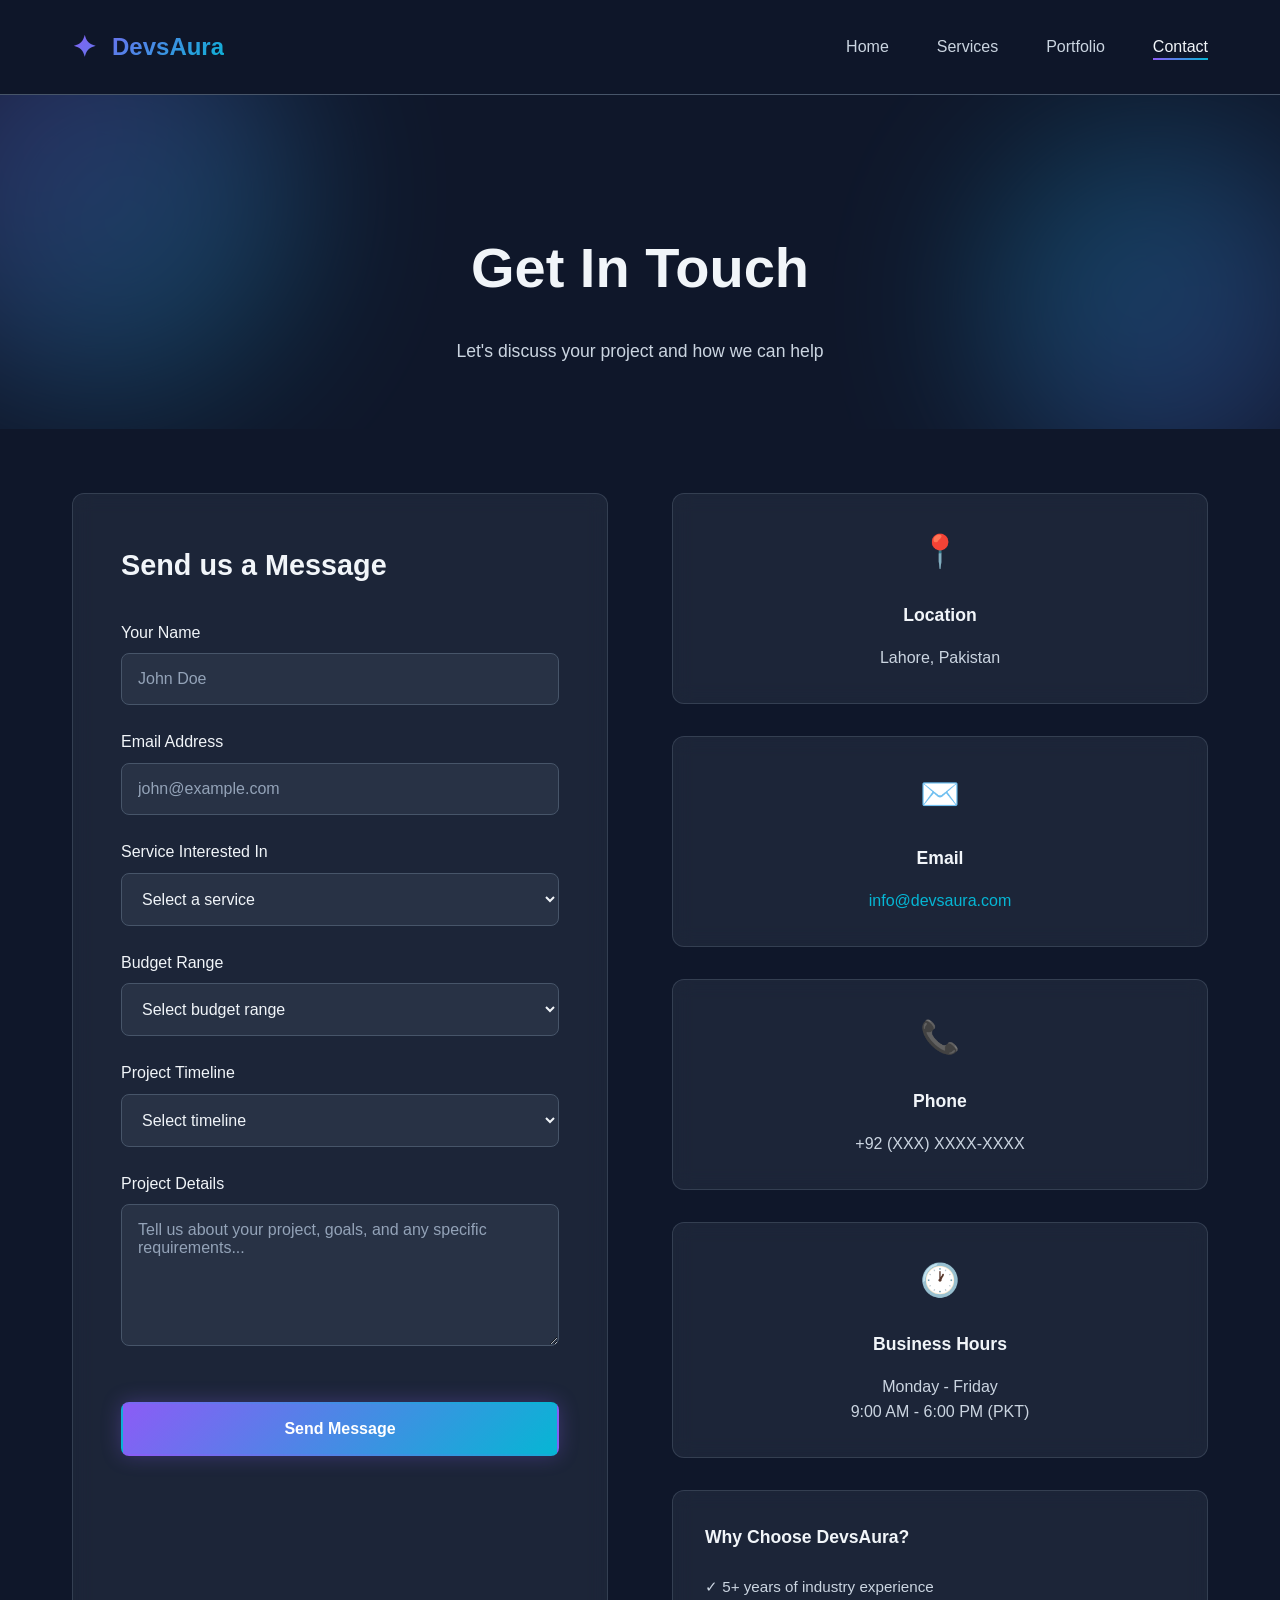
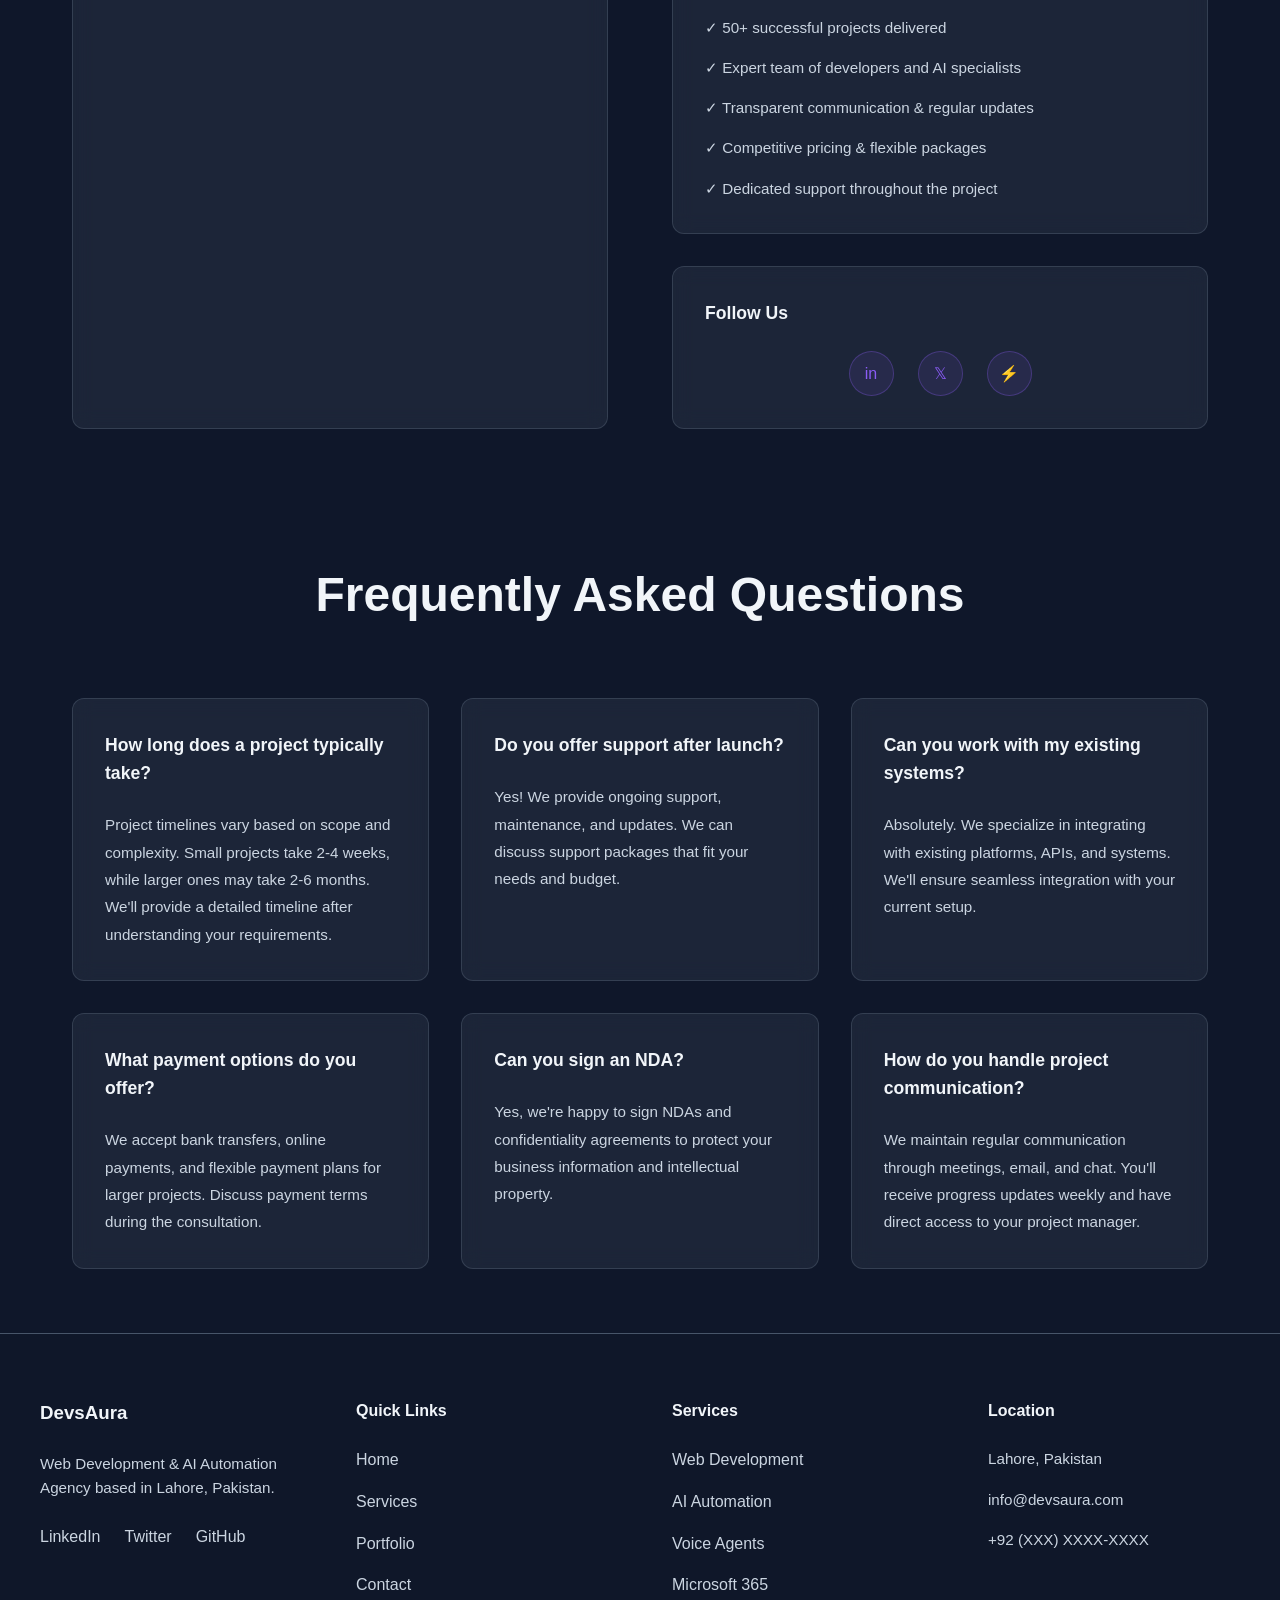
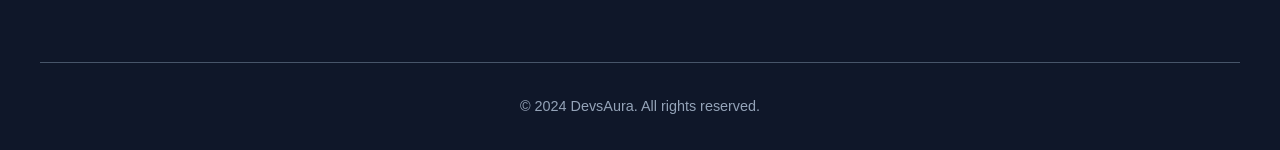
==== contact.html @ 6131dd20 "Initial DevsAura portfolio" ====
<!DOCTYPE html>
<html lang="en">
<head>
    <meta charset="UTF-8">
    <meta name="viewport" content="width=device-width, initial-scale=1.0">
    <title>Contact - DevsAura</title>
    <link rel="stylesheet" href="style.css">
</head>
<body>
    <!-- Navigation -->
    <nav class="navbar">
        <div class="nav-container">
            <div class="logo">
                <span class="logo-icon">✦</span>
                <span class="logo-text">DevsAura</span>
            </div>
            <ul class="nav-menu">
                <li><a href="index.html" class="nav-link">Home</a></li>
                <li><a href="services.html" class="nav-link">Services</a></li>
                <li><a href="portfolio.html" class="nav-link">Portfolio</a></li>
                <li><a href="contact.html" class="nav-link active">Contact</a></li>
            </ul>
            <div class="hamburger">
                <span></span>
                <span></span>
                <span></span>
            </div>
        </div>
    </nav>

    <!-- Page Header -->
    <section class="page-header">
        <div class="background-elements">
            <div class="gradient-blob blob-1"></div>
            <div class="gradient-blob blob-2"></div>
        </div>
        <div class="container">
            <h1>Get In Touch</h1>
            <p>Let's discuss your project and how we can help</p>
        </div>
    </section>

    <!-- Contact Section -->
    <section class="contact-section">
        <div class="container">
            <div class="contact-wrapper">
                <!-- Contact Form -->
                <div class="contact-form-container glass">
                    <h2>Send us a Message</h2>
                    <form id="contactForm" class="contact-form">
                        <div class="form-group">
                            <label for="name">Your Name</label>
                            <input
                                type="text"
                                id="name"
                                name="name"
                                placeholder="John Doe"
                                required
                            >
                        </div>

                        <div class="form-group">
                            <label for="email">Email Address</label>
                            <input
                                type="email"
                                id="email"
                                name="email"
                                placeholder="john@example.com"
                                required
                            >
                        </div>

                        <div class="form-group">
                            <label for="service">Service Interested In</label>
                            <select id="service" name="service" required>
                                <option value="">Select a service</option>
                                <option value="web-development">Web Development</option>
                                <option value="ai-automation">AI Automation</option>
                                <option value="voice-agents">Voice Agents</option>
                                <option value="microsoft-365">Microsoft 365 Solutions</option>
                                <option value="other">Other</option>
                            </select>
                        </div>

                        <div class="form-group">
                            <label for="budget">Budget Range</label>
                            <select id="budget" name="budget" required>
                                <option value="">Select budget range</option>
                                <option value="1000-5000">$1,000 - $5,000</option>
                                <option value="5000-10000">$5,000 - $10,000</option>
                                <option value="10000-25000">$10,000 - $25,000</option>
                                <option value="25000-50000">$25,000 - $50,000</option>
                                <option value="50000+">$50,000+</option>
                            </select>
                        </div>

                        <div class="form-group">
                            <label for="timeline">Project Timeline</label>
                            <select id="timeline" name="timeline" required>
                                <option value="">Select timeline</option>
                                <option value="asap">ASAP (1-2 weeks)</option>
                                <option value="1-month">1 Month</option>
                                <option value="2-3-months">2-3 Months</option>
                                <option value="3-6-months">3-6 Months</option>
                                <option value="flexible">Flexible</option>
                            </select>
                        </div>

                        <div class="form-group">
                            <label for="message">Project Details</label>
                            <textarea
                                id="message"
                                name="message"
                                placeholder="Tell us about your project, goals, and any specific requirements..."
                                rows="6"
                                required
                            ></textarea>
                        </div>

                        <button type="submit" class="btn btn-primary btn-submit">Send Message</button>
                        <div class="form-status" id="formStatus"></div>
                    </form>
                </div>

                <!-- Contact Info -->
                <div class="contact-info-container">
                    <div class="info-card glass">
                        <div class="info-icon">📍</div>
                        <h3>Location</h3>
                        <p>Lahore, Pakistan</p>
                    </div>

                    <div class="info-card glass">
                        <div class="info-icon">✉️</div>
                        <h3>Email</h3>
                        <p>
                            <a href="mailto:info@devsaura.com">info@devsaura.com</a>
                        </p>
                    </div>

                    <div class="info-card glass">
                        <div class="info-icon">📞</div>
                        <h3>Phone</h3>
                        <p>+92 (XXX) XXXX-XXXX</p>
                    </div>

                    <div class="info-card glass">
                        <div class="info-icon">🕐</div>
                        <h3>Business Hours</h3>
                        <p>Monday - Friday<br>9:00 AM - 6:00 PM (PKT)</p>
                    </div>

                    <div class="info-box glass">
                        <h3>Why Choose DevsAura?</h3>
                        <ul class="benefits-list">
                            <li>✓ 5+ years of industry experience</li>
                            <li>✓ 50+ successful projects delivered</li>
                            <li>✓ Expert team of developers and AI specialists</li>
                            <li>✓ Transparent communication & regular updates</li>
                            <li>✓ Competitive pricing & flexible packages</li>
                            <li>✓ Dedicated support throughout the project</li>
                        </ul>
                    </div>

                    <div class="info-box glass">
                        <h3>Follow Us</h3>
                        <div class="social-links-large">
                            <a href="#" class="social-icon">in</a>
                            <a href="#" class="social-icon">𝕏</a>
                            <a href="#" class="social-icon">⚡</a>
                        </div>
                    </div>
                </div>
            </div>
        </div>
    </section>

    <!-- FAQ Section -->
    <section class="faq-section">
        <div class="container">
            <h2>Frequently Asked Questions</h2>
            <div class="faq-grid">
                <div class="faq-item glass">
                    <h4>How long does a project typically take?</h4>
                    <p>Project timelines vary based on scope and complexity. Small projects take 2-4 weeks, while larger ones may take 2-6 months. We'll provide a detailed timeline after understanding your requirements.</p>
                </div>
                <div class="faq-item glass">
                    <h4>Do you offer support after launch?</h4>
                    <p>Yes! We provide ongoing support, maintenance, and updates. We can discuss support packages that fit your needs and budget.</p>
                </div>
                <div class="faq-item glass">
                    <h4>Can you work with my existing systems?</h4>
                    <p>Absolutely. We specialize in integrating with existing platforms, APIs, and systems. We'll ensure seamless integration with your current setup.</p>
                </div>
                <div class="faq-item glass">
                    <h4>What payment options do you offer?</h4>
                    <p>We accept bank transfers, online payments, and flexible payment plans for larger projects. Discuss payment terms during the consultation.</p>
                </div>
                <div class="faq-item glass">
                    <h4>Can you sign an NDA?</h4>
                    <p>Yes, we're happy to sign NDAs and confidentiality agreements to protect your business information and intellectual property.</p>
                </div>
                <div class="faq-item glass">
                    <h4>How do you handle project communication?</h4>
                    <p>We maintain regular communication through meetings, email, and chat. You'll receive progress updates weekly and have direct access to your project manager.</p>
                </div>
            </div>
        </div>
    </section>

    <!-- Footer -->
    <footer class="footer">
        <div class="footer-content">
            <div class="footer-section">
                <h3>DevsAura</h3>
                <p>Web Development & AI Automation Agency based in Lahore, Pakistan.</p>
                <div class="social-links">
                    <a href="#" class="social-link">LinkedIn</a>
                    <a href="#" class="social-link">Twitter</a>
                    <a href="#" class="social-link">GitHub</a>
                </div>
            </div>
            <div class="footer-section">
                <h4>Quick Links</h4>
                <ul>
                    <li><a href="index.html">Home</a></li>
                    <li><a href="services.html">Services</a></li>
                    <li><a href="portfolio.html">Portfolio</a></li>
                    <li><a href="contact.html">Contact</a></li>
                </ul>
            </div>
            <div class="footer-section">
                <h4>Services</h4>
                <ul>
                    <li><a href="services.html">Web Development</a></li>
                    <li><a href="services.html">AI Automation</a></li>
                    <li><a href="services.html">Voice Agents</a></li>
                    <li><a href="services.html">Microsoft 365</a></li>
                </ul>
            </div>
            <div class="footer-section">
                <h4>Location</h4>
                <p>Lahore, Pakistan</p>
                <p class="contact-info">info@devsaura.com</p>
                <p class="contact-info">+92 (XXX) XXXX-XXXX</p>
            </div>
        </div>
        <div class="footer-bottom">
            <p>&copy; 2024 DevsAura. All rights reserved.</p>
        </div>
    </footer>

    <script src="main.js"></script>
</body>
</html>
---- style.css ----
/* ==========================================
   ROOT VARIABLES & GLOBAL STYLES
   ========================================== */

:root {
    /* Colors */
    --primary: #8B5CF6;
    --secondary: #06B6D4;
    --accent-light: #A78BFA;
    --accent-dark: #6366F1;
    --background: #0F172A;
    --surface: #1E293B;
    --surface-light: #334155;
    --border: #475569;
    --text-primary: #F1F5F9;
    --text-secondary: #CBD5E1;
    --text-tertiary: #94A3B8;
    --error: #EF4444;
    --success: #10B981;

    /* Spacing */
    --spacing-xs: 0.5rem;
    --spacing-sm: 1rem;
    --spacing-md: 1.5rem;
    --spacing-lg: 2rem;
    --spacing-xl: 3rem;
    --spacing-2xl: 4rem;

    /* Transitions */
    --transition-fast: 0.15s ease-in-out;
    --transition-normal: 0.3s ease-in-out;
    --transition-smooth: 0.5s ease-in-out;

    /* Shadows */
    --shadow-sm: 0 1px 2px rgba(0, 0, 0, 0.05);
    --shadow-md: 0 4px 6px rgba(0, 0, 0, 0.1);
    --shadow-lg: 0 10px 25px rgba(0, 0, 0, 0.2);
    --shadow-xl: 0 20px 40px rgba(0, 0, 0, 0.3);
}

* {
    margin: 0;
    padding: 0;
    box-sizing: border-box;
}

html {
    scroll-behavior: smooth;
}

body {
    font-family: -apple-system, BlinkMacSystemFont, 'Segoe UI', 'Roboto', 'Oxygen',
        'Ubuntu', 'Cantarell', 'Fira Sans', 'Droid Sans', 'Helvetica Neue',
        sans-serif;
    background-color: var(--background);
    color: var(--text-primary);
    line-height: 1.6;
    overflow-x: hidden;
}

.container {
    max-width: 1200px;
    margin: 0 auto;
    padding: 0 var(--spacing-lg);
}

/* ==========================================
   GLASSMORPHISM & BACKGROUND EFFECTS
   ========================================== */

.glass {
    background: rgba(148, 163, 184, 0.1);
    backdrop-filter: blur(10px);
    border: 1px solid rgba(148, 163, 184, 0.2);
    border-radius: 12px;
    transition: all var(--transition-normal);
}

.glass:hover {
    background: rgba(148, 163, 184, 0.15);
    border-color: rgba(148, 163, 184, 0.3);
    transform: translateY(-2px);
}

.background-elements {
    position: absolute;
    top: 0;
    left: 0;
    width: 100%;
    height: 100%;
    overflow: hidden;
    pointer-events: none;
}

.gradient-blob {
    position: absolute;
    border-radius: 50%;
    filter: blur(80px);
    opacity: 0.3;
    animation: float 8s ease-in-out infinite;
}

.blob-1 {
    width: 400px;
    height: 400px;
    background: linear-gradient(135deg, var(--primary), var(--secondary));
    top: -100px;
    left: -100px;
    animation-delay: 0s;
}

.blob-2 {
    width: 350px;
    height: 350px;
    background: linear-gradient(135deg, var(--secondary), var(--accent-dark));
    bottom: -50px;
    right: -50px;
    animation-delay: 2s;
}

.blob-3 {
    width: 300px;
    height: 300px;
    background: linear-gradient(135deg, var(--accent-light), var(--primary));
    top: 50%;
    right: -100px;
    animation-delay: 4s;
}

@keyframes float {
    0%, 100% {
        transform: translateY(0px);
    }
    50% {
        transform: translateY(30px);
    }
}

/* ==========================================
   NAVIGATION
   ========================================== */

.navbar {
    position: sticky;
    top: 0;
    z-index: 1000;
    background: rgba(15, 23, 42, 0.7);
    backdrop-filter: blur(10px);
    border-bottom: 1px solid var(--border);
    padding: var(--spacing-md) 0;
}

.nav-container {
    max-width: 1200px;
    margin: 0 auto;
    padding: 0 var(--spacing-lg);
    display: flex;
    justify-content: space-between;
    align-items: center;
}

.logo {
    display: flex;
    align-items: center;
    gap: var(--spacing-sm);
    font-size: 1.5rem;
    font-weight: 700;
    background: linear-gradient(135deg, var(--primary), var(--secondary));
    -webkit-background-clip: text;
    -webkit-text-fill-color: transparent;
    background-clip: text;
}

.logo-icon {
    font-size: 1.8rem;
}

.nav-menu {
    display: flex;
    list-style: none;
    gap: var(--spacing-xl);
}

.nav-link {
    color: var(--text-secondary);
    text-decoration: none;
    font-weight: 500;
    position: relative;
    transition: color var(--transition-normal);
}

.nav-link::after {
    content: '';
    position: absolute;
    bottom: -5px;
    left: 0;
    width: 0;
    height: 2px;
    background: linear-gradient(90deg, var(--primary), var(--secondary));
    transition: width var(--transition-normal);
}

.nav-link:hover,
.nav-link.active {
    color: var(--text-primary);
}

.nav-link.active::after,
.nav-link:hover::after {
    width: 100%;
}

.hamburger {
    display: none;
    flex-direction: column;
    cursor: pointer;
    gap: 5px;
}

.hamburger span {
    width: 25px;
    height: 2px;
    background: var(--text-primary);
    border-radius: 2px;
    transition: all var(--transition-normal);
}

/* ==========================================
   HERO SECTION
   ========================================== */

.hero {
    position: relative;
    min-height: 100vh;
    display: flex;
    flex-direction: column;
    justify-content: center;
    align-items: center;
    padding: var(--spacing-2xl) var(--spacing-lg);
    overflow: hidden;
}

.hero-content {
    position: relative;
    z-index: 10;
    text-align: center;
    max-width: 800px;
}

.hero-title {
    font-size: clamp(2.5rem, 5vw, 4rem);
    font-weight: 800;
    line-height: 1.2;
    margin-bottom: var(--spacing-lg);
}

.gradient-text {
    background: linear-gradient(90deg, var(--primary), var(--secondary));
    -webkit-background-clip: text;
    -webkit-text-fill-color: transparent;
    background-clip: text;
}

.animated-gradient {
    animation: gradient-shift 3s ease-in-out infinite;
}

@keyframes gradient-shift {
    0%, 100% {
        background-position: 0% 50%;
    }
    50% {
        background-position: 100% 50%;
    }
}

.hero-subtitle {
    font-size: 1.1rem;
    color: var(--text-secondary);
    margin-bottom: var(--spacing-xl);
    line-height: 1.8;
}

.hero-cta {
    display: flex;
    gap: var(--spacing-md);
    justify-content: center;
    margin-bottom: var(--spacing-2xl);
    flex-wrap: wrap;
}

/* ==========================================
   BUTTONS
   ========================================== */

.btn {
    display: inline-flex;
    align-items: center;
    justify-content: center;
    padding: var(--spacing-sm) var(--spacing-lg);
    border-radius: 8px;
    font-weight: 600;
    text-decoration: none;
    border: 2px solid transparent;
    cursor: pointer;
    transition: all var(--transition-normal);
    font-size: 1rem;
}

.btn-primary {
    background: linear-gradient(135deg, var(--primary), var(--secondary));
    color: white;
    box-shadow: 0 0 20px rgba(139, 92, 246, 0.3);
}

.btn-primary:hover {
    transform: translateY(-2px);
    box-shadow: 0 0 30px rgba(139, 92, 246, 0.5);
}

.btn-secondary {
    background: transparent;
    color: var(--text-primary);
    border: 2px solid var(--primary);
}

.btn-secondary:hover {
    background: rgba(139, 92, 246, 0.1);
    transform: translateY(-2px);
}

.btn-outline {
    background: transparent;
    color: var(--secondary);
    border: 2px solid var(--secondary);
    padding: var(--spacing-xs) var(--spacing-md);
    font-size: 0.9rem;
}

.btn-outline:hover {
    background: rgba(6, 182, 212, 0.1);
}

.btn-submit {
    width: 100%;
    margin-top: var(--spacing-lg);
}

/* ==========================================
   HERO STATS
   ========================================== */

.hero-stats {
    display: grid;
    grid-template-columns: repeat(auto-fit, minmax(150px, 1fr));
    gap: var(--spacing-lg);
    margin-top: var(--spacing-xl);
    max-width: 600px;
    margin-left: auto;
    margin-right: auto;
}

.stat-item {
    text-align: center;
}

.stat-item h3 {
    font-size: 2rem;
    color: var(--secondary);
    margin-bottom: var(--spacing-xs);
}

.stat-item p {
    color: var(--text-secondary);
    font-size: 0.9rem;
}

.hero-scroll {
    position: absolute;
    bottom: 30px;
    left: 50%;
    transform: translateX(-50%);
    text-align: center;
    animation: bounce 2s infinite;
}

.scroll-icon {
    width: 30px;
    height: 50px;
    border: 2px solid var(--primary);
    border-radius: 15px;
    margin: 0 auto var(--spacing-sm);
    position: relative;
}

.scroll-wheel {
    width: 4px;
    height: 10px;
    background: var(--primary);
    border-radius: 2px;
    position: absolute;
    top: 10px;
    left: 50%;
    transform: translateX(-50%);
    animation: scroll 1.5s infinite;
}

@keyframes bounce {
    0%, 100% {
        transform: translateX(-50%) translateY(0);
    }
    50% {
        transform: translateX(-50%) translateY(10px);
    }
}

@keyframes scroll {
    0% {
        opacity: 1;
        transform: translateX(-50%) translateY(0);
    }
    100% {
        opacity: 0;
        transform: translateX(-50%) translateY(20px);
    }
}

.hero-scroll p {
    color: var(--text-tertiary);
    font-size: 0.9rem;
}

/* ==========================================
   FEATURES SECTION
   ========================================== */

.features {
    position: relative;
    padding: var(--spacing-2xl) var(--spacing-lg);
}

.features > .container > h2 {
    font-size: clamp(2rem, 4vw, 3rem);
    text-align: center;
    margin-bottom: var(--spacing-2xl);
}

.features-grid {
    display: grid;
    grid-template-columns: repeat(auto-fit, minmax(280px, 1fr));
    gap: var(--spacing-lg);
}

.feature-card {
    padding: var(--spacing-lg);
    text-align: center;
}

.feature-icon {
    font-size: 2.5rem;
    margin-bottom: var(--spacing-md);
}

.feature-card h3 {
    font-size: 1.3rem;
    margin-bottom: var(--spacing-sm);
    color: var(--text-primary);
}

.feature-card p {
    color: var(--text-secondary);
    font-size: 0.95rem;
}

/* ==========================================
   PAGE HEADER
   ========================================== */

.page-header {
    position: relative;
    padding: 8rem var(--spacing-lg) 4rem;
    text-align: center;
    overflow: hidden;
    min-height: 300px;
    display: flex;
    align-items: center;
}

.page-header h1 {
    font-size: clamp(2.5rem, 5vw, 3.5rem);
    margin-bottom: var(--spacing-md);
    position: relative;
    z-index: 10;
}

.page-header p {
    font-size: 1.1rem;
    color: var(--text-secondary);
    position: relative;
    z-index: 10;
}

/* ==========================================
   SERVICES SECTION
   ========================================== */

.services-section {
    position: relative;
    padding: var(--spacing-2xl) var(--spacing-lg);
}

.services-grid {
    display: grid;
    grid-template-columns: repeat(auto-fit, minmax(300px, 1fr));
    gap: var(--spacing-xl);
}

.service-card {
    padding: var(--spacing-xl);
    display: flex;
    flex-direction: column;
    height: 100%;
}

.service-icon {
    font-size: 2.5rem;
    margin-bottom: var(--spacing-md);
}

.service-card h3 {
    font-size: 1.3rem;
    margin-bottom: var(--spacing-md);
    color: var(--text-primary);
}

.service-card p {
    color: var(--text-secondary);
    margin-bottom: var(--spacing-lg);
    flex-grow: 1;
    line-height: 1.8;
}

.service-features {
    display: flex;
    flex-wrap: wrap;
    gap: var(--spacing-sm);
    margin-bottom: var(--spacing-lg);
}

.feature-tag {
    background: rgba(139, 92, 246, 0.1);
    color: var(--accent-light);
    padding: 4px 12px;
    border-radius: 20px;
    font-size: 0.8rem;
    border: 1px solid rgba(139, 92, 246, 0.3);
}

/* ==========================================
   PROCESS SECTION
   ========================================== */

.process-section {
    position: relative;
    padding: var(--spacing-2xl) var(--spacing-lg);
    background: linear-gradient(135deg, rgba(139, 92, 246, 0.05), rgba(6, 182, 212, 0.05));
}

.process-section h2 {
    font-size: clamp(2rem, 4vw, 3rem);
    text-align: center;
    margin-bottom: var(--spacing-2xl);
}

.process-timeline {
    display: grid;
    grid-template-columns: repeat(auto-fit, minmax(200px, 1fr));
    gap: var(--spacing-lg);
    max-width: 1000px;
    margin: 0 auto;
}

.process-step {
    text-align: center;
    position: relative;
    padding: var(--spacing-lg);
}

.process-step::before {
    content: '';
    position: absolute;
    width: 4px;
    height: 100%;
    background: linear-gradient(180deg, var(--primary), var(--secondary));
    left: 50%;
    top: 0;
    transform: translateX(-50%);
    z-index: 0;
}

.step-number {
    font-size: 2.5rem;
    font-weight: 700;
    background: linear-gradient(135deg, var(--primary), var(--secondary));
    -webkit-background-clip: text;
    -webkit-text-fill-color: transparent;
    background-clip: text;
    margin-bottom: var(--spacing-sm);
}

.process-step h4 {
    font-size: 1.2rem;
    margin-bottom: var(--spacing-sm);
    color: var(--text-primary);
}

.process-step p {
    color: var(--text-secondary);
    font-size: 0.95rem;
}

/* ==========================================
   PORTFOLIO SECTION
   ========================================== */

.portfolio-section {
    position: relative;
    padding: var(--spacing-2xl) var(--spacing-lg);
}

.portfolio-grid {
    display: grid;
    grid-template-columns: repeat(auto-fit, minmax(300px, 1fr));
    gap: var(--spacing-xl);
}

.project-card {
    padding: var(--spacing-lg);
    display: flex;
    flex-direction: column;
    overflow: hidden;
}

.project-image {
    margin: -1.5rem -1.5rem 1.5rem -1.5rem;
    height: 200px;
    display: flex;
    align-items: center;
    justify-content: center;
    margin-bottom: var(--spacing-lg);
}

.image-placeholder {
    width: 100%;
    height: 100%;
    display: flex;
    align-items: center;
    justify-content: center;
    font-size: 4rem;
}

.gradient-accent-1 {
    background: linear-gradient(135deg, #8B5CF6, #06B6D4);
}

.gradient-accent-2 {
    background: linear-gradient(135deg, #06B6D4, #10B981);
}

.gradient-accent-3 {
    background: linear-gradient(135deg, #F59E0B, #EC4899);
}

.gradient-accent-4 {
    background: linear-gradient(135deg, #EC4899, #8B5CF6);
}

.project-card h3 {
    font-size: 1.3rem;
    margin-bottom: var(--spacing-md);
    color: var(--text-primary);
}

.project-card p {
    color: var(--text-secondary);
    margin-bottom: var(--spacing-lg);
    line-height: 1.8;
    flex-grow: 1;
}

.project-meta {
    display: flex;
    flex-wrap: wrap;
    gap: var(--spacing-sm);
    margin-bottom: var(--spacing-lg);
}

.tag {
    background: rgba(6, 182, 212, 0.1);
    color: var(--secondary);
    padding: 4px 10px;
    border-radius: 20px;
    font-size: 0.75rem;
    border: 1px solid rgba(6, 182, 212, 0.3);
}

.project-stats {
    display: grid;
    grid-template-columns: repeat(2, 1fr);
    gap: var(--spacing-md);
    padding: var(--spacing-md);
    background: rgba(139, 92, 246, 0.05);
    border-radius: 8px;
    margin-bottom: var(--spacing-lg);
}

.stat {
    text-align: center;
}

.stat-label {
    display: block;
    color: var(--text-tertiary);
    font-size: 0.8rem;
    margin-bottom: 4px;
}

.stat-value {
    display: block;
    font-size: 1.3rem;
    font-weight: 700;
    color: var(--secondary);
}

/* ==========================================
   CONTACT SECTION
   ========================================== */

.contact-section {
    position: relative;
    padding: var(--spacing-2xl) var(--spacing-lg);
}

.contact-wrapper {
    display: grid;
    grid-template-columns: 1fr 1fr;
    gap: var(--spacing-2xl);
    max-width: 1200px;
    margin: 0 auto;
}

.contact-form-container {
    padding: var(--spacing-xl);
}

.contact-form-container h2 {
    font-size: 1.8rem;
    margin-bottom: var(--spacing-lg);
}

.contact-form {
    display: flex;
    flex-direction: column;
    gap: var(--spacing-md);
}

.form-group {
    display: flex;
    flex-direction: column;
}

.form-group label {
    margin-bottom: var(--spacing-xs);
    font-weight: 500;
    color: var(--text-primary);
}

.form-group input,
.form-group select,
.form-group textarea {
    background: rgba(148, 163, 184, 0.1);
    border: 1px solid var(--border);
    border-radius: 8px;
    padding: var(--spacing-sm);
    color: var(--text-primary);
    font-family: inherit;
    font-size: 1rem;
    transition: all var(--transition-normal);
}

.form-group input::placeholder,
.form-group textarea::placeholder {
    color: var(--text-tertiary);
}

.form-group input:focus,
.form-group select:focus,
.form-group textarea:focus {
    outline: none;
    background: rgba(148, 163, 184, 0.15);
    border-color: var(--primary);
    box-shadow: 0 0 0 3px rgba(139, 92, 246, 0.1);
}

.form-status {
    text-align: center;
    min-height: 20px;
    font-size: 0.9rem;
}

.form-status.success {
    color: var(--success);
}

.form-status.error {
    color: var(--error);
}

.contact-info-container {
    display: flex;
    flex-direction: column;
    gap: var(--spacing-lg);
}

.info-card {
    padding: var(--spacing-lg);
    text-align: center;
}

.info-icon {
    font-size: 2rem;
    margin-bottom: var(--spacing-md);
}

.info-card h3 {
    font-size: 1.1rem;
    margin-bottom: var(--spacing-sm);
    color: var(--text-primary);
}

.info-card p {
    color: var(--text-secondary);
}

.info-card a {
    color: var(--secondary);
    text-decoration: none;
    transition: color var(--transition-normal);
}

.info-card a:hover {
    color: var(--accent-light);
}

.info-box {
    padding: var(--spacing-lg);
}

.info-box h3 {
    font-size: 1.1rem;
    margin-bottom: var(--spacing-md);
    color: var(--text-primary);
}

.benefits-list {
    list-style: none;
    display: flex;
    flex-direction: column;
    gap: var(--spacing-sm);
    text-align: left;
}

.benefits-list li {
    color: var(--text-secondary);
    font-size: 0.95rem;
}

.social-links-large {
    display: flex;
    gap: var(--spacing-md);
    justify-content: center;
    margin-top: var(--spacing-md);
}

.social-icon {
    width: 45px;
    height: 45px;
    display: flex;
    align-items: center;
    justify-content: center;
    border-radius: 50%;
    background: rgba(139, 92, 246, 0.1);
    color: var(--primary);
    text-decoration: none;
    transition: all var(--transition-normal);
    border: 1px solid rgba(139, 92, 246, 0.3);
}

.social-icon:hover {
    background: var(--primary);
    color: white;
    transform: translateY(-3px);
}

/* ==========================================
   FAQ SECTION
   ========================================== */

.faq-section {
    position: relative;
    padding: var(--spacing-2xl) var(--spacing-lg);
}

.faq-section h2 {
    font-size: clamp(2rem, 4vw, 3rem);
    text-align: center;
    margin-bottom: var(--spacing-2xl);
}

.faq-grid {
    display: grid;
    grid-template-columns: repeat(auto-fit, minmax(300px, 1fr));
    gap: var(--spacing-lg);
    max-width: 1200px;
    margin: 0 auto;
}

.faq-item {
    padding: var(--spacing-lg);
}

.faq-item h4 {
    font-size: 1.1rem;
    margin-bottom: var(--spacing-md);
    color: var(--text-primary);
}

.faq-item p {
    color: var(--text-secondary);
    font-size: 0.95rem;
    line-height: 1.8;
}

/* ==========================================
   CTA SECTION
   ========================================== */

.cta-section {
    position: relative;
    padding: var(--spacing-2xl) var(--spacing-lg);
    text-align: center;
    overflow: hidden;
}

.cta-section h2 {
    font-size: clamp(2rem, 4vw, 3rem);
    margin-bottom: var(--spacing-md);
    position: relative;
    z-index: 10;
}

.cta-section p {
    font-size: 1.1rem;
    color: var(--text-secondary);
    margin-bottom: var(--spacing-xl);
    position: relative;
    z-index: 10;
}

.case-study-section {
    position: relative;
    padding: var(--spacing-2xl) var(--spacing-lg);
    text-align: center;
}

.case-study-section h2 {
    font-size: clamp(1.8rem, 4vw, 2.5rem);
    margin-bottom: var(--spacing-md);
}

.case-study-section p {
    color: var(--text-secondary);
    margin-bottom: var(--spacing-lg);
}

/* ==========================================
   FOOTER
   ========================================== */

.footer {
    position: relative;
    background: rgba(15, 23, 42, 0.8);
    border-top: 1px solid var(--border);
    padding: var(--spacing-2xl) var(--spacing-lg) var(--spacing-lg);
}

.footer-content {
    max-width: 1200px;
    margin: 0 auto;
    display: grid;
    grid-template-columns: repeat(auto-fit, minmax(250px, 1fr));
    gap: var(--spacing-2xl);
    margin-bottom: var(--spacing-xl);
}

.footer-section h3,
.footer-section h4 {
    margin-bottom: var(--spacing-md);
    color: var(--text-primary);
}

.footer-section p {
    color: var(--text-secondary);
    margin-bottom: var(--spacing-sm);
    font-size: 0.95rem;
}

.footer-section ul {
    list-style: none;
}

.footer-section ul li {
    margin-bottom: var(--spacing-sm);
}

.footer-section a {
    color: var(--text-secondary);
    text-decoration: none;
    transition: color var(--transition-normal);
}

.footer-section a:hover {
    color: var(--secondary);
}

.social-links {
    display: flex;
    gap: var(--spacing-md);
    margin-top: var(--spacing-md);
}

.social-link {
    color: var(--text-secondary);
    text-decoration: none;
    font-weight: 500;
    transition: color var(--transition-normal);
}

.social-link:hover {
    color: var(--secondary);
}

.contact-info {
    font-size: 0.9rem;
}

.footer-bottom {
    max-width: 1200px;
    margin: 0 auto;
    text-align: center;
    padding-top: var(--spacing-lg);
    border-top: 1px solid var(--border);
    color: var(--text-tertiary);
    font-size: 0.9rem;
}

/* ==========================================
   RESPONSIVE DESIGN
   ========================================== */

@media (max-width: 768px) {
    .nav-menu {
        gap: var(--spacing-lg);
    }

    .hamburger {
        display: flex;
    }

    .hero-cta {
        flex-direction: column;
    }

    .btn {
        width: 100%;
    }

    .contact-wrapper {
        grid-template-columns: 1fr;
    }

    .process-step::before {
        display: none;
    }

    .services-grid,
    .features-grid,
    .portfolio-grid {
        grid-template-columns: 1fr;
    }

    .hero-stats {
        grid-template-columns: 1fr;
    }

    .project-stats {
        grid-template-columns: 1fr;
    }

    .page-header {
        padding: 4rem var(--spacing-lg) 2rem;
    }
}

@media (max-width: 480px) {
    .container {
        padding: 0 var(--spacing-md);
    }

    .hero-title {
        font-size: 1.8rem;
    }

    .hero-subtitle {
        font-size: 1rem;
    }

    .nav-container {
        padding: 0 var(--spacing-md);
    }

    .logo-text {
        display: none;
    }

    .nav-menu {
        position: absolute;
        top: 60px;
        left: 0;
        width: 100%;
        background: var(--surface);
        flex-direction: column;
        padding: var(--spacing-lg);
        gap: var(--spacing-md);
        display: none;
    }

    .nav-menu.active {
        display: flex;
    }

    .features-grid,
    .services-grid,
    .portfolio-grid,
    .faq-grid {
        gap: var(--spacing-md);
    }

    .footer-content {
        gap: var(--spacing-xl);
    }

    .section-padding {
        padding-left: var(--spacing-md);
        padding-right: var(--spacing-md);
    }
}

/* ==========================================
   ANIMATIONS & TRANSITIONS
   ========================================== */

@keyframes fadeInUp {
    from {
        opacity: 0;
        transform: translateY(30px);
    }
    to {
        opacity: 1;
        transform: translateY(0);
    }
}

@keyframes slideInLeft {
    from {
        opacity: 0;
        transform: translateX(-30px);
    }
    to {
        opacity: 1;
        transform: translateX(0);
    }
}

@keyframes slideInRight {
    from {
        opacity: 0;
        transform: translateX(30px);
    }
    to {
        opacity: 1;
        transform: translateX(0);
    }
}

.animate-fade-in-up {
    animation: fadeInUp 0.6s ease-out forwards;
}

.animate-slide-in-left {
    animation: slideInLeft 0.6s ease-out forwards;
}

.animate-slide-in-right {
    animation: slideInRight 0.6s ease-out forwards;
}
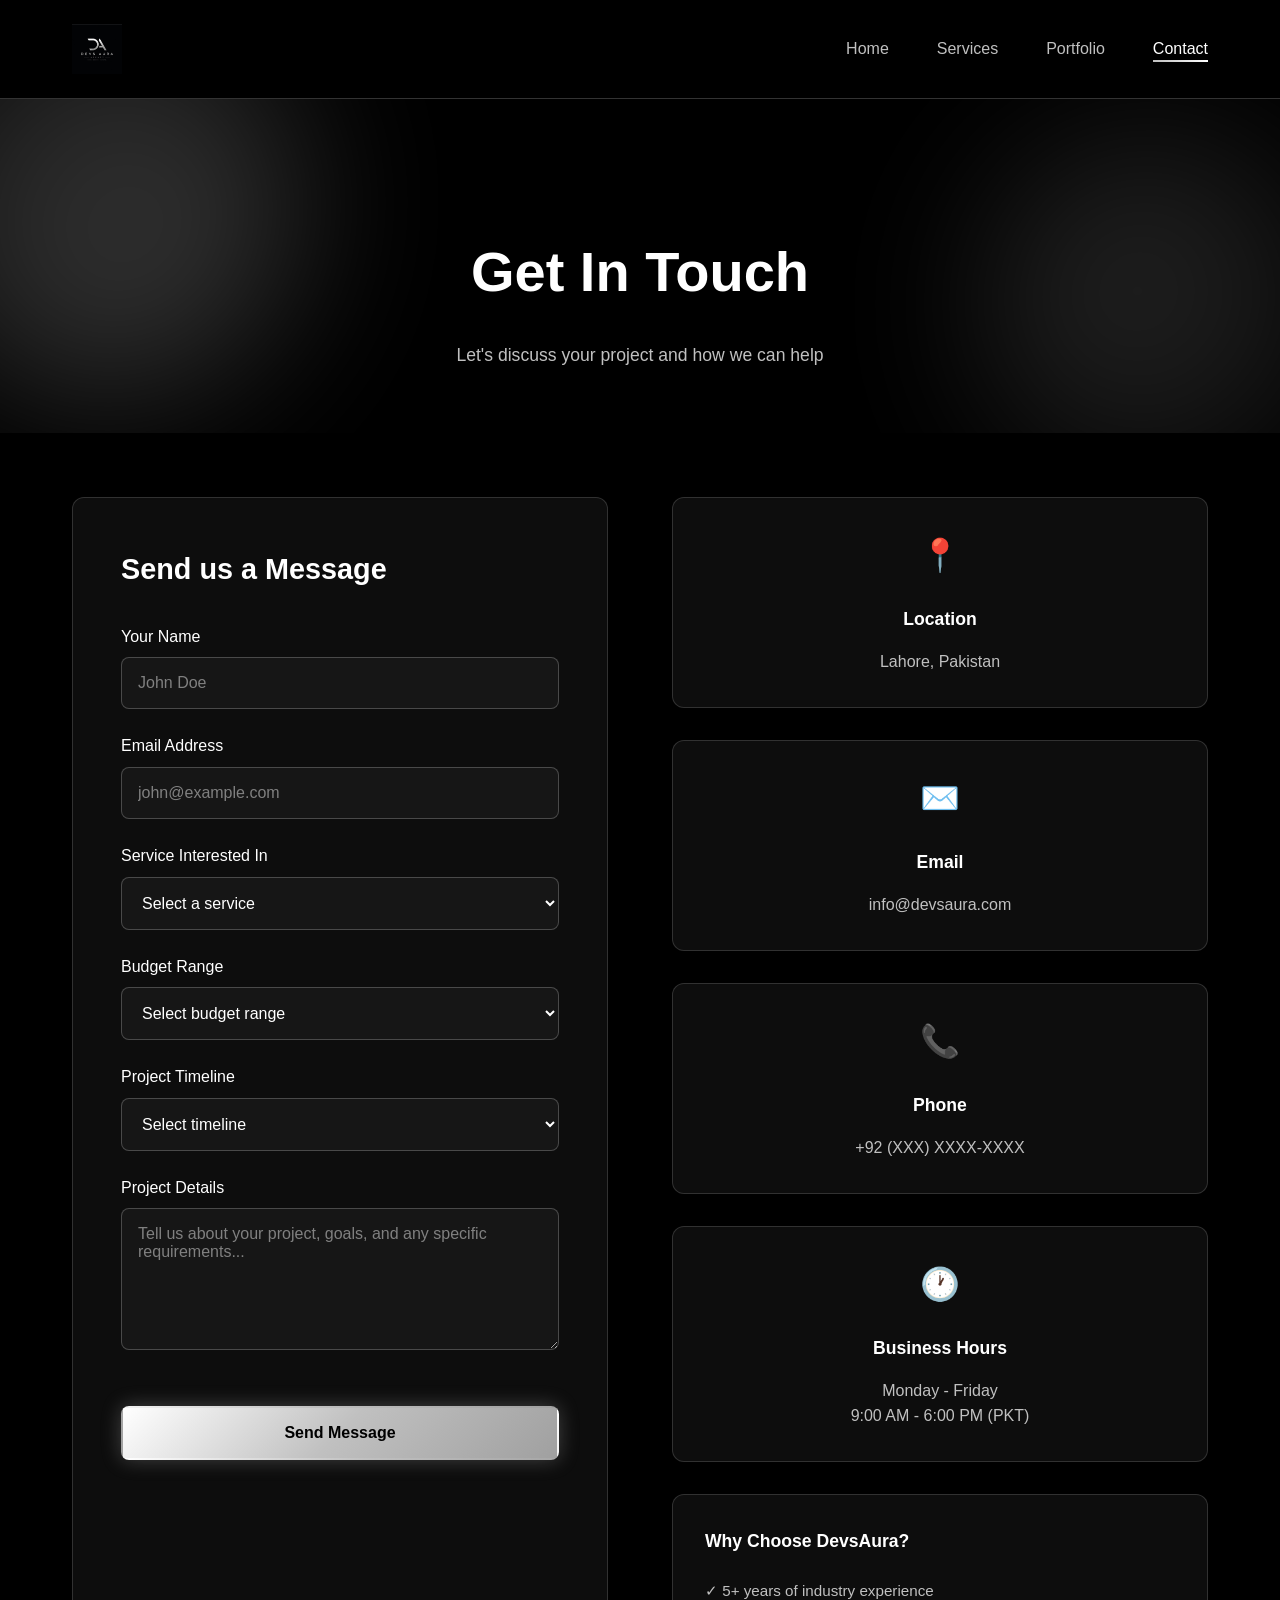
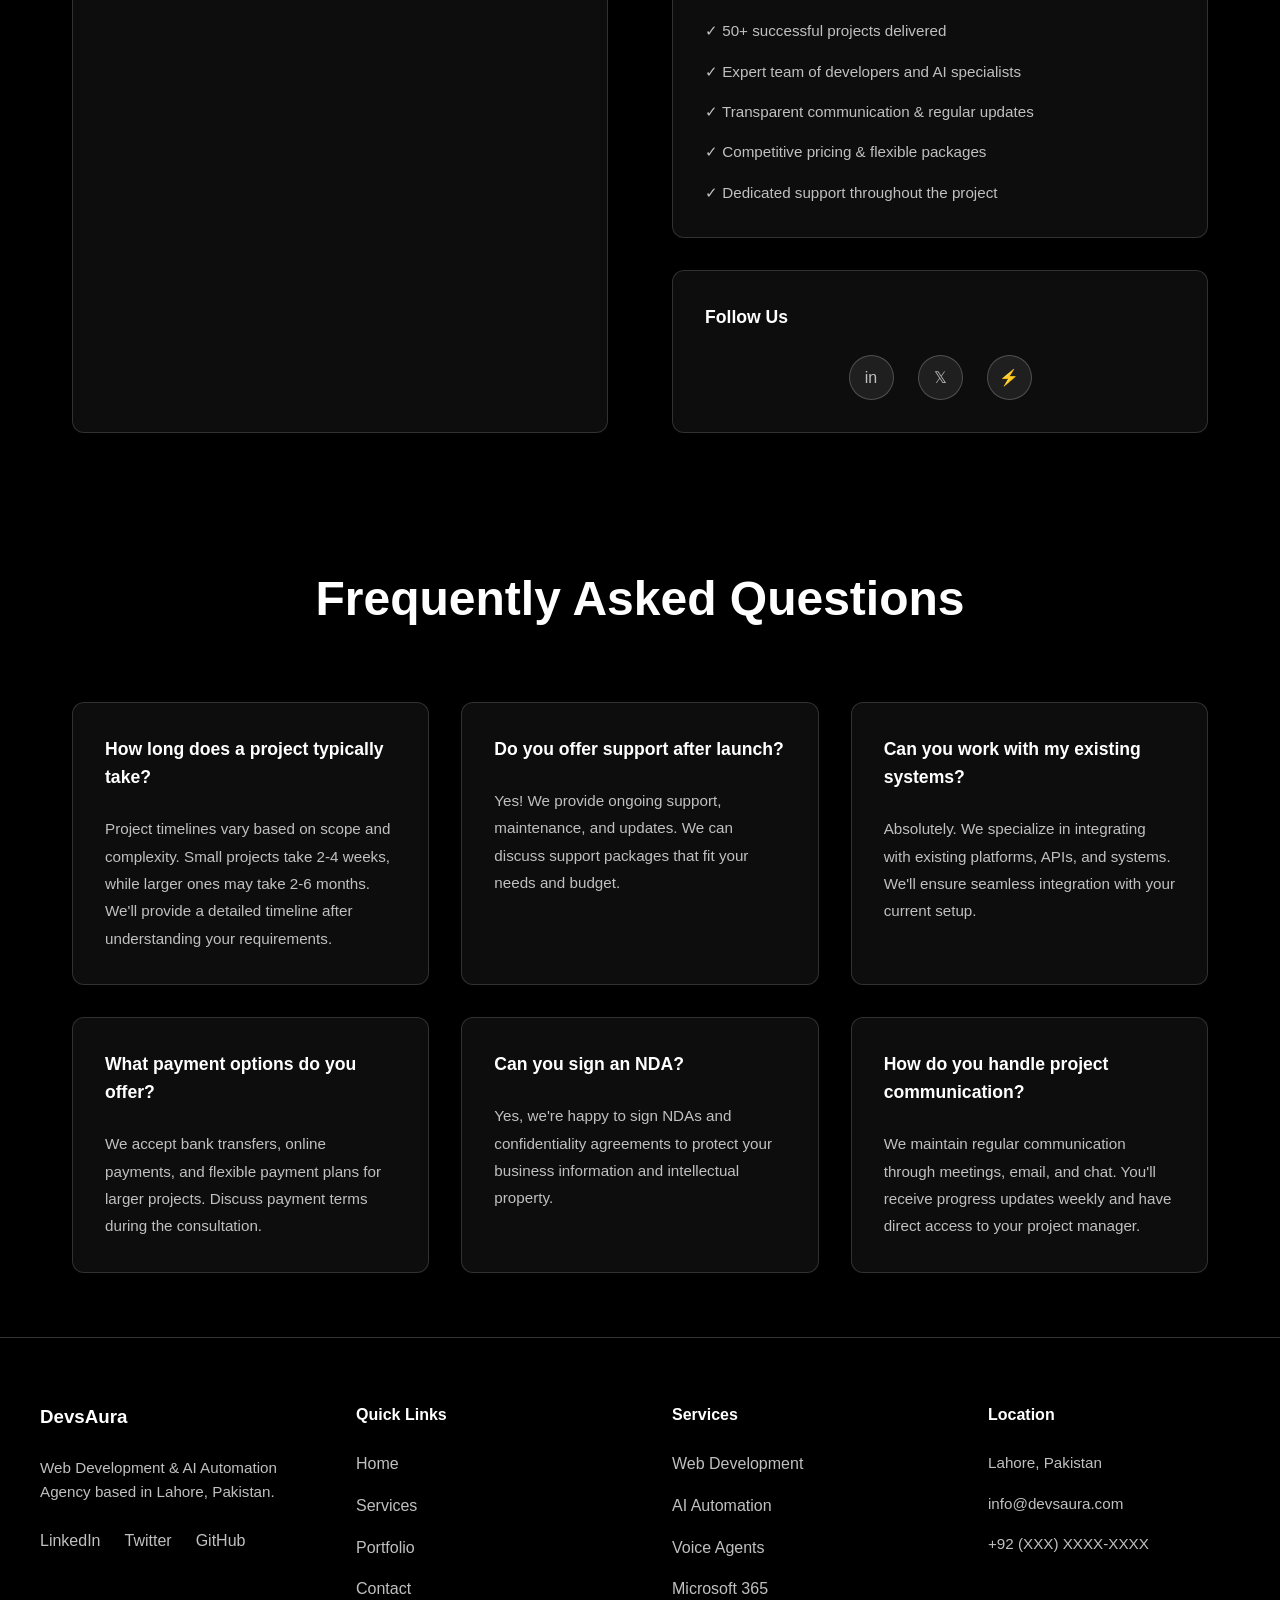
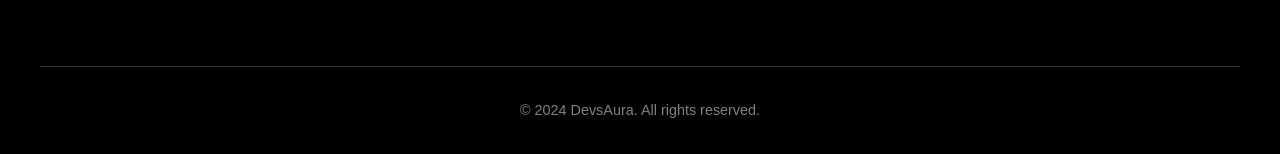
==== commit 3e8d0bb1: "Added logo and updated silver theme" ====
--- a/contact.html
+++ b/contact.html
@@ -11,8 +11,7 @@
     <nav class="navbar">
         <div class="nav-container">
             <div class="logo">
-                <span class="logo-icon">✦</span>
-                <span class="logo-text">DevsAura</span>
+                <img src="logo.png" alt="DevsAura Logo" class="logo-img">
             </div>
             <ul class="nav-menu">
                 <li><a href="index.html" class="nav-link">Home</a></li>
--- a/style.css
+++ b/style.css
@@ -4,17 +4,17 @@
 
 :root {
     /* Colors */
-    --primary: #8B5CF6;
-    --secondary: #06B6D4;
-    --accent-light: #A78BFA;
-    --accent-dark: #6366F1;
-    --background: #0F172A;
-    --surface: #1E293B;
-    --surface-light: #334155;
-    --border: #475569;
-    --text-primary: #F1F5F9;
-    --text-secondary: #CBD5E1;
-    --text-tertiary: #94A3B8;
+    --primary: #c0c0c0;
+    --secondary: #a0a0a0;
+    --accent-light: #ffffff;
+    --accent-dark: #808080;
+    --background: #000000;
+    --surface: #0d0d0d;
+    --surface-light: #1a1a1a;
+    --border: #333333;
+    --text-primary: #ffffff;
+    --text-secondary: #c0c0c0;
+    --text-tertiary: #808080;
     --error: #EF4444;
     --success: #10B981;
 
@@ -69,16 +69,16 @@
    ========================================== */
 
 .glass {
-    background: rgba(148, 163, 184, 0.1);
+    background: rgba(255, 255, 255, 0.05);
     backdrop-filter: blur(10px);
-    border: 1px solid rgba(148, 163, 184, 0.2);
+    border: 1px solid rgba(192, 192, 192, 0.2);
     border-radius: 12px;
     transition: all var(--transition-normal);
 }
 
 .glass:hover {
-    background: rgba(148, 163, 184, 0.15);
-    border-color: rgba(148, 163, 184, 0.3);
+    background: rgba(255, 255, 255, 0.08);
+    border-color: rgba(192, 192, 192, 0.4);
     transform: translateY(-2px);
 }
 
@@ -103,7 +103,7 @@
 .blob-1 {
     width: 400px;
     height: 400px;
-    background: linear-gradient(135deg, var(--primary), var(--secondary));
+    background: linear-gradient(135deg, #606060, #c0c0c0);
     top: -100px;
     left: -100px;
     animation-delay: 0s;
@@ -112,7 +112,7 @@
 .blob-2 {
     width: 350px;
     height: 350px;
-    background: linear-gradient(135deg, var(--secondary), var(--accent-dark));
+    background: linear-gradient(135deg, #808080, #404040);
     bottom: -50px;
     right: -50px;
     animation-delay: 2s;
@@ -121,7 +121,7 @@
 .blob-3 {
     width: 300px;
     height: 300px;
-    background: linear-gradient(135deg, var(--accent-light), var(--primary));
+    background: linear-gradient(135deg, #a0a0a0, #606060);
     top: 50%;
     right: -100px;
     animation-delay: 4s;
@@ -144,7 +144,7 @@
     position: sticky;
     top: 0;
     z-index: 1000;
-    background: rgba(15, 23, 42, 0.7);
+    background: rgba(0, 0, 0, 0.7);
     backdrop-filter: blur(10px);
     border-bottom: 1px solid var(--border);
     padding: var(--spacing-md) 0;
@@ -163,16 +163,11 @@
     display: flex;
     align-items: center;
     gap: var(--spacing-sm);
-    font-size: 1.5rem;
-    font-weight: 700;
-    background: linear-gradient(135deg, var(--primary), var(--secondary));
-    -webkit-background-clip: text;
-    -webkit-text-fill-color: transparent;
-    background-clip: text;
-}
-
-.logo-icon {
-    font-size: 1.8rem;
+}
+
+.logo-img {
+    height: 50px;
+    width: auto;
 }
 
 .nav-menu {
@@ -196,7 +191,7 @@
     left: 0;
     width: 0;
     height: 2px;
-    background: linear-gradient(90deg, var(--primary), var(--secondary));
+    background: linear-gradient(90deg, #c0c0c0, #ffffff);
     transition: width var(--transition-normal);
 }
 
@@ -255,7 +250,7 @@
 }
 
 .gradient-text {
-    background: linear-gradient(90deg, var(--primary), var(--secondary));
+    background: linear-gradient(90deg, #c0c0c0, #ffffff, #a0a0a0);
     -webkit-background-clip: text;
     -webkit-text-fill-color: transparent;
     background-clip: text;
@@ -308,37 +303,37 @@
 }
 
 .btn-primary {
-    background: linear-gradient(135deg, var(--primary), var(--secondary));
-    color: white;
-    box-shadow: 0 0 20px rgba(139, 92, 246, 0.3);
+    background: linear-gradient(135deg, #ffffff, #c0c0c0, #a0a0a0);
+    color: #000000;
+    box-shadow: 0 0 20px rgba(192, 192, 192, 0.3);
 }
 
 .btn-primary:hover {
     transform: translateY(-2px);
-    box-shadow: 0 0 30px rgba(139, 92, 246, 0.5);
+    box-shadow: 0 0 30px rgba(192, 192, 192, 0.5);
 }
 
 .btn-secondary {
     background: transparent;
     color: var(--text-primary);
-    border: 2px solid var(--primary);
+    border: 2px solid #c0c0c0;
 }
 
 .btn-secondary:hover {
-    background: rgba(139, 92, 246, 0.1);
+    background: rgba(192, 192, 192, 0.1);
     transform: translateY(-2px);
 }
 
 .btn-outline {
     background: transparent;
-    color: var(--secondary);
-    border: 2px solid var(--secondary);
+    color: #c0c0c0;
+    border: 2px solid #c0c0c0;
     padding: var(--spacing-xs) var(--spacing-md);
     font-size: 0.9rem;
 }
 
 .btn-outline:hover {
-    background: rgba(6, 182, 212, 0.1);
+    background: rgba(192, 192, 192, 0.1);
 }
 
 .btn-submit {
@@ -366,7 +361,7 @@
 
 .stat-item h3 {
     font-size: 2rem;
-    color: var(--secondary);
+    color: #c0c0c0;
     margin-bottom: var(--spacing-xs);
 }
 
@@ -387,7 +382,7 @@
 .scroll-icon {
     width: 30px;
     height: 50px;
-    border: 2px solid var(--primary);
+    border: 2px solid #c0c0c0;
     border-radius: 15px;
     margin: 0 auto var(--spacing-sm);
     position: relative;
@@ -396,7 +391,7 @@
 .scroll-wheel {
     width: 4px;
     height: 10px;
-    background: var(--primary);
+    background: #c0c0c0;
     border-radius: 2px;
     position: absolute;
     top: 10px;
@@ -548,12 +543,12 @@
 }
 
 .feature-tag {
-    background: rgba(139, 92, 246, 0.1);
-    color: var(--accent-light);
+    background: rgba(192, 192, 192, 0.1);
+    color: #c0c0c0;
     padding: 4px 12px;
     border-radius: 20px;
     font-size: 0.8rem;
-    border: 1px solid rgba(139, 92, 246, 0.3);
+    border: 1px solid rgba(192, 192, 192, 0.3);
 }
 
 /* ==========================================
@@ -563,7 +558,7 @@
 .process-section {
     position: relative;
     padding: var(--spacing-2xl) var(--spacing-lg);
-    background: linear-gradient(135deg, rgba(139, 92, 246, 0.05), rgba(6, 182, 212, 0.05));
+    background: linear-gradient(135deg, rgba(192, 192, 192, 0.05), rgba(160, 160, 160, 0.05));
 }
 
 .process-section h2 {
@@ -591,7 +586,7 @@
     position: absolute;
     width: 4px;
     height: 100%;
-    background: linear-gradient(180deg, var(--primary), var(--secondary));
+    background: linear-gradient(180deg, #c0c0c0, #808080);
     left: 50%;
     top: 0;
     transform: translateX(-50%);
@@ -601,7 +596,7 @@
 .step-number {
     font-size: 2.5rem;
     font-weight: 700;
-    background: linear-gradient(135deg, var(--primary), var(--secondary));
+    background: linear-gradient(135deg, #c0c0c0, #ffffff, #a0a0a0);
     -webkit-background-clip: text;
     -webkit-text-fill-color: transparent;
     background-clip: text;
@@ -660,19 +655,19 @@
 }
 
 .gradient-accent-1 {
-    background: linear-gradient(135deg, #8B5CF6, #06B6D4);
+    background: linear-gradient(135deg, #c0c0c0, #808080);
 }
 
 .gradient-accent-2 {
-    background: linear-gradient(135deg, #06B6D4, #10B981);
+    background: linear-gradient(135deg, #a0a0a0, #606060);
 }
 
 .gradient-accent-3 {
-    background: linear-gradient(135deg, #F59E0B, #EC4899);
+    background: linear-gradient(135deg, #ffffff, #a0a0a0);
 }
 
 .gradient-accent-4 {
-    background: linear-gradient(135deg, #EC4899, #8B5CF6);
+    background: linear-gradient(135deg, #c0c0c0, #606060);
 }
 
 .project-card h3 {
@@ -696,12 +691,12 @@
 }
 
 .tag {
-    background: rgba(6, 182, 212, 0.1);
-    color: var(--secondary);
+    background: rgba(192, 192, 192, 0.1);
+    color: #c0c0c0;
     padding: 4px 10px;
     border-radius: 20px;
     font-size: 0.75rem;
-    border: 1px solid rgba(6, 182, 212, 0.3);
+    border: 1px solid rgba(192, 192, 192, 0.3);
 }
 
 .project-stats {
@@ -709,7 +704,7 @@
     grid-template-columns: repeat(2, 1fr);
     gap: var(--spacing-md);
     padding: var(--spacing-md);
-    background: rgba(139, 92, 246, 0.05);
+    background: rgba(192, 192, 192, 0.05);
     border-radius: 8px;
     margin-bottom: var(--spacing-lg);
 }
@@ -729,7 +724,7 @@
     display: block;
     font-size: 1.3rem;
     font-weight: 700;
-    color: var(--secondary);
+    color: #c0c0c0;
 }
 
 /* ==========================================
@@ -778,8 +773,8 @@
 .form-group input,
 .form-group select,
 .form-group textarea {
-    background: rgba(148, 163, 184, 0.1);
-    border: 1px solid var(--border);
+    background: rgba(192, 192, 192, 0.05);
+    border: 1px solid rgba(192, 192, 192, 0.3);
     border-radius: 8px;
     padding: var(--spacing-sm);
     color: var(--text-primary);
@@ -797,9 +792,9 @@
 .form-group select:focus,
 .form-group textarea:focus {
     outline: none;
-    background: rgba(148, 163, 184, 0.15);
-    border-color: var(--primary);
-    box-shadow: 0 0 0 3px rgba(139, 92, 246, 0.1);
+    background: rgba(192, 192, 192, 0.1);
+    border-color: #c0c0c0;
+    box-shadow: 0 0 0 3px rgba(192, 192, 192, 0.1);
 }
 
 .form-status {
@@ -843,13 +838,13 @@
 }
 
 .info-card a {
-    color: var(--secondary);
+    color: #c0c0c0;
     text-decoration: none;
     transition: color var(--transition-normal);
 }
 
 .info-card a:hover {
-    color: var(--accent-light);
+    color: #ffffff;
 }
 
 .info-box {
@@ -889,16 +884,16 @@
     align-items: center;
     justify-content: center;
     border-radius: 50%;
-    background: rgba(139, 92, 246, 0.1);
-    color: var(--primary);
+    background: rgba(192, 192, 192, 0.1);
+    color: #c0c0c0;
     text-decoration: none;
     transition: all var(--transition-normal);
-    border: 1px solid rgba(139, 92, 246, 0.3);
+    border: 1px solid rgba(192, 192, 192, 0.3);
 }
 
 .social-icon:hover {
-    background: var(--primary);
-    color: white;
+    background: #c0c0c0;
+    color: #000000;
     transform: translateY(-3px);
 }
 
@@ -989,7 +984,7 @@
 
 .footer {
     position: relative;
-    background: rgba(15, 23, 42, 0.8);
+    background: rgba(0, 0, 0, 0.8);
     border-top: 1px solid var(--border);
     padding: var(--spacing-2xl) var(--spacing-lg) var(--spacing-lg);
 }
@@ -1030,7 +1025,7 @@
 }
 
 .footer-section a:hover {
-    color: var(--secondary);
+    color: #c0c0c0;
 }
 
 .social-links {
@@ -1047,7 +1042,7 @@
 }
 
 .social-link:hover {
-    color: var(--secondary);
+    color: #c0c0c0;
 }
 
 .contact-info {
@@ -1129,9 +1124,6 @@
         padding: 0 var(--spacing-md);
     }
 
-    .logo-text {
-        display: none;
-    }
 
     .nav-menu {
         position: absolute;
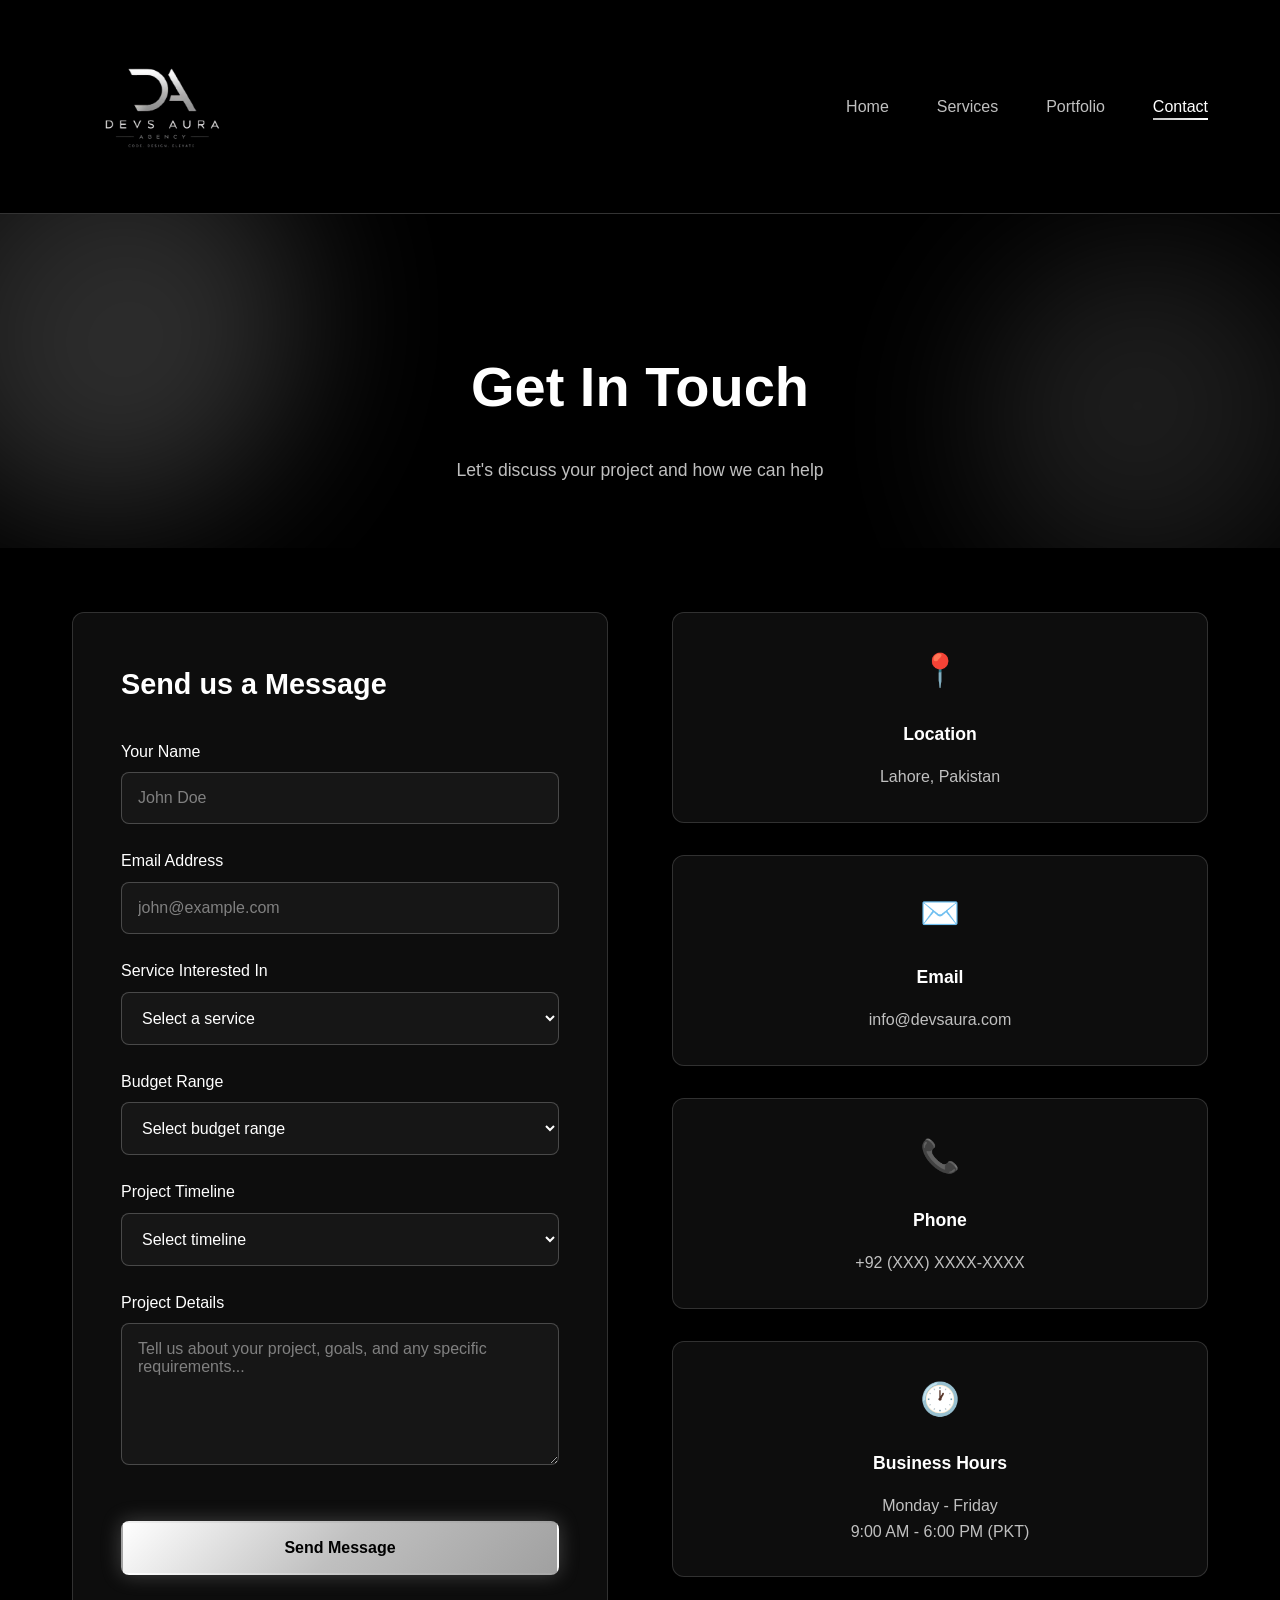
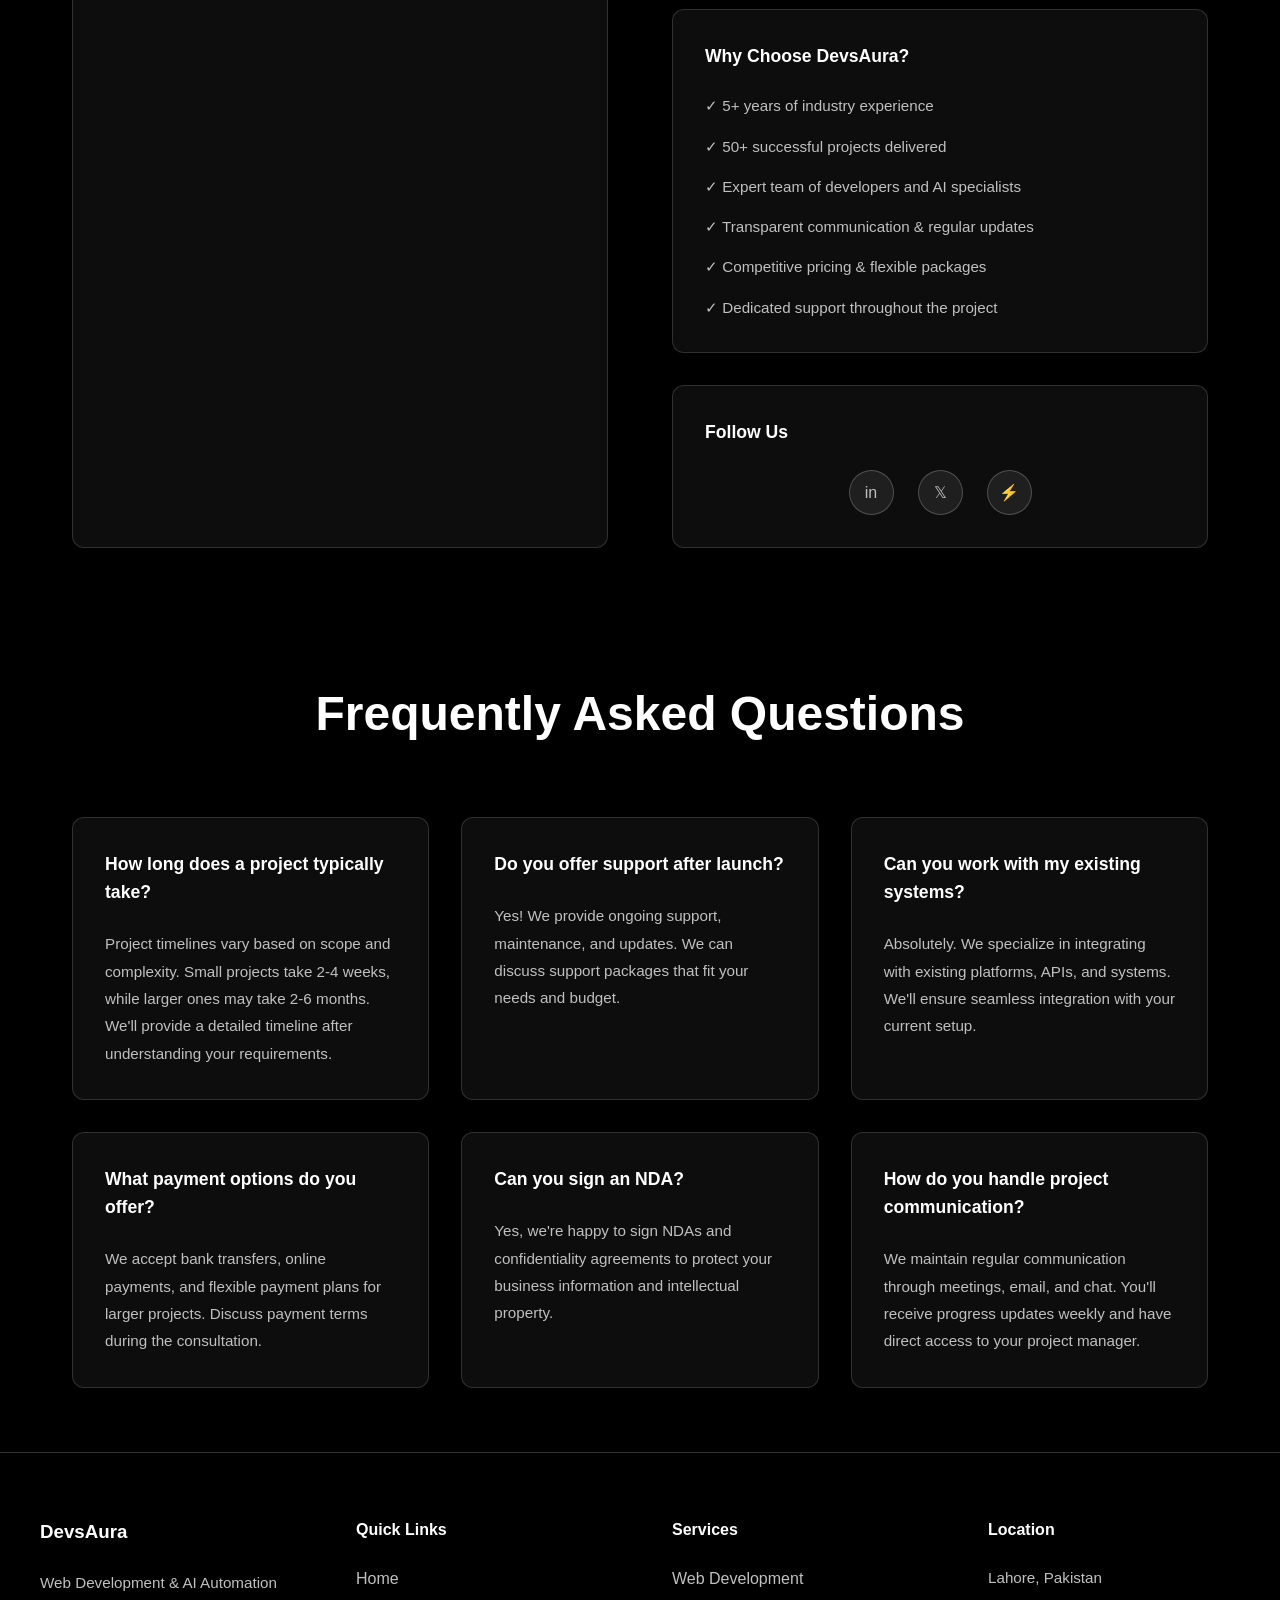
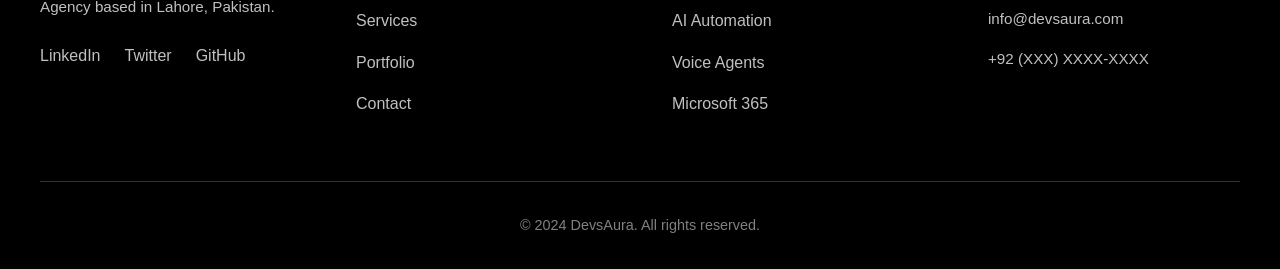
==== commit fe521f79: "Forced logo size with important override" ====
--- a/contact.html
+++ b/contact.html
@@ -11,7 +11,7 @@
     <nav class="navbar">
         <div class="nav-container">
             <div class="logo">
-                <img src="logo.png" alt="DevsAura Logo" class="logo-img">
+                <img src="logo.png" width="180" height="auto" alt="DevsAura Logo" class="logo-img">
             </div>
             <ul class="nav-menu">
                 <li><a href="index.html" class="nav-link">Home</a></li>
--- a/style.css
+++ b/style.css
@@ -147,7 +147,7 @@
     background: rgba(0, 0, 0, 0.7);
     backdrop-filter: blur(10px);
     border-bottom: 1px solid var(--border);
-    padding: var(--spacing-md) 0;
+    padding: var(--spacing-sm) 0;
 }
 
 .nav-container {
@@ -166,8 +166,8 @@
 }
 
 .logo-img {
-    height: 50px;
-    width: auto;
+    width: 100%;
+    height: auto;
 }
 
 .nav-menu {
@@ -1124,7 +1124,6 @@
         padding: 0 var(--spacing-md);
     }
 
-
     .nav-menu {
         position: absolute;
         top: 60px;
@@ -1206,3 +1205,20 @@
 .animate-slide-in-right {
     animation: slideInRight 0.6s ease-out forwards;
 }
+
+/* ==========================================
+   LOGO SIZING OVERRIDES
+   ========================================== */
+
+.logo img, .navbar-logo, nav img {
+    width: 180px !important;
+    height: auto !important;
+    max-width: none !important;
+    min-width: 180px !important;
+}
+
+.hero-logo img {
+    width: 300px !important;
+    height: auto !important;
+    max-width: none !important;
+}
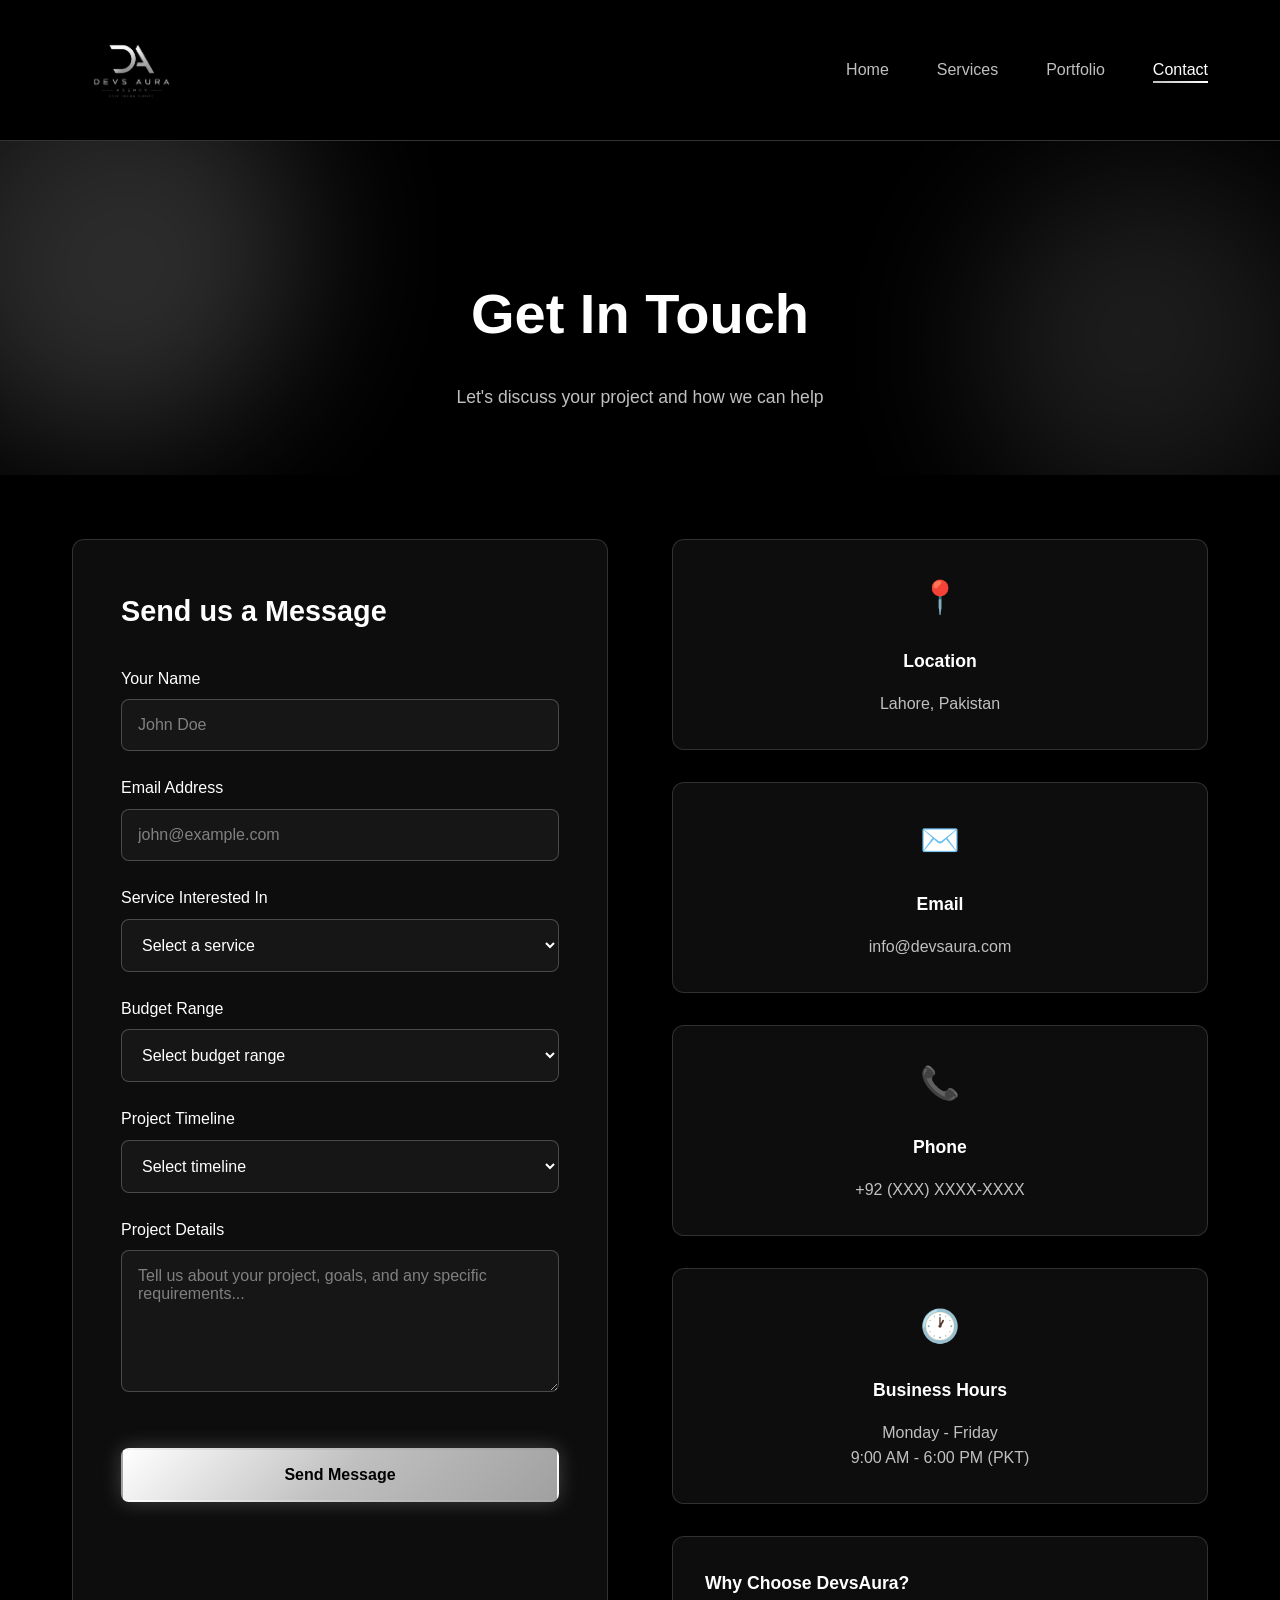
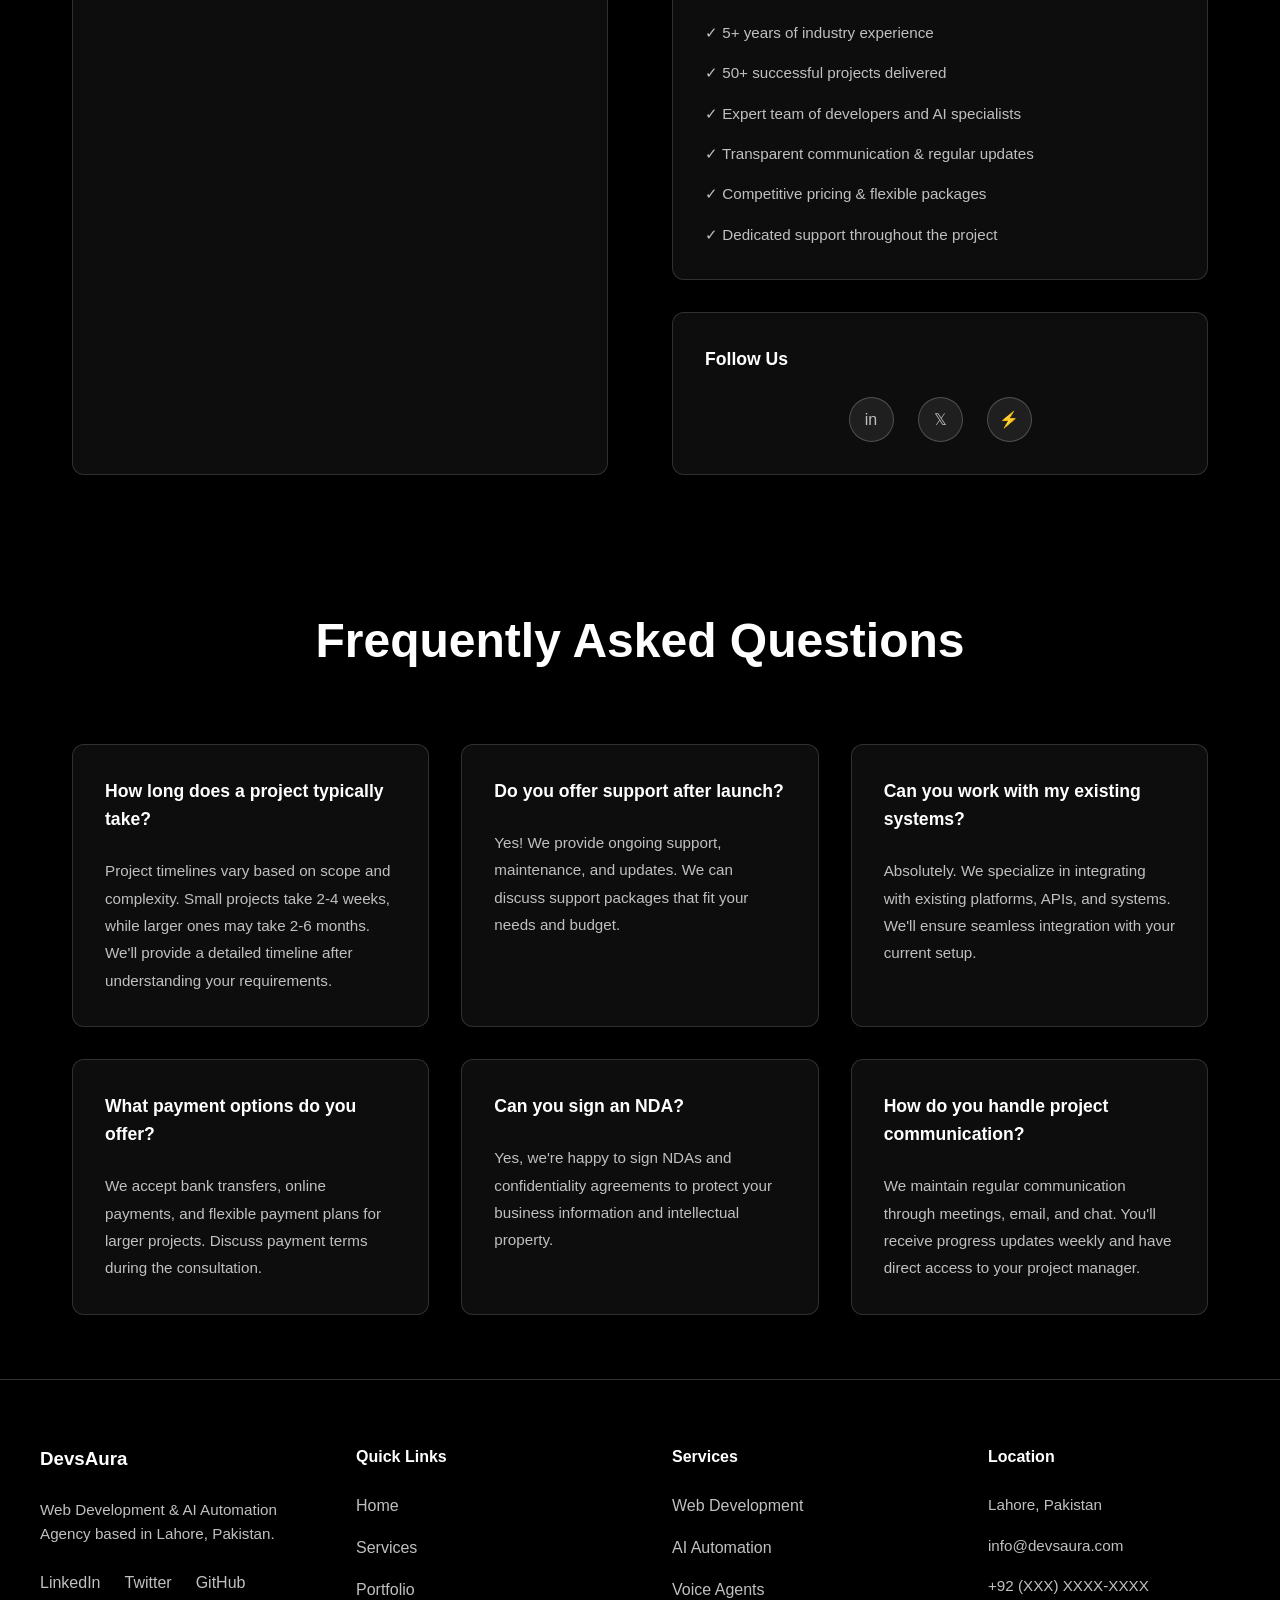
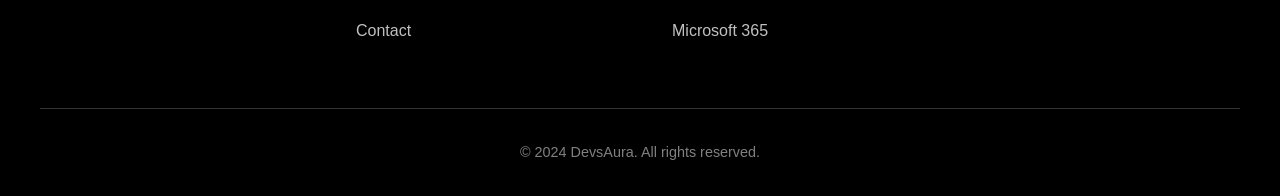
==== commit b1063062: "Fixed logo size in navbar" ====
--- a/contact.html
+++ b/contact.html
@@ -11,7 +11,7 @@
     <nav class="navbar">
         <div class="nav-container">
             <div class="logo">
-                <img src="logo.png" width="180" height="auto" alt="DevsAura Logo" class="logo-img">
+                <img src="logo.png" alt="DevsAura Logo" style="height: 120px; width: auto; display: block;">
             </div>
             <ul class="nav-menu">
                 <li><a href="index.html" class="nav-link">Home</a></li>
--- a/style.css
+++ b/style.css
@@ -147,7 +147,8 @@
     background: rgba(0, 0, 0, 0.7);
     backdrop-filter: blur(10px);
     border-bottom: 1px solid var(--border);
-    padding: var(--spacing-sm) 0;
+    padding: 10px 40px;
+    min-height: 140px;
 }
 
 .nav-container {
@@ -157,6 +158,7 @@
     display: flex;
     justify-content: space-between;
     align-items: center;
+    min-height: 120px;
 }
 
 .logo {
@@ -1206,19 +1208,3 @@
     animation: slideInRight 0.6s ease-out forwards;
 }
 
-/* ==========================================
-   LOGO SIZING OVERRIDES
-   ========================================== */
-
-.logo img, .navbar-logo, nav img {
-    width: 180px !important;
-    height: auto !important;
-    max-width: none !important;
-    min-width: 180px !important;
-}
-
-.hero-logo img {
-    width: 300px !important;
-    height: auto !important;
-    max-width: none !important;
-}
